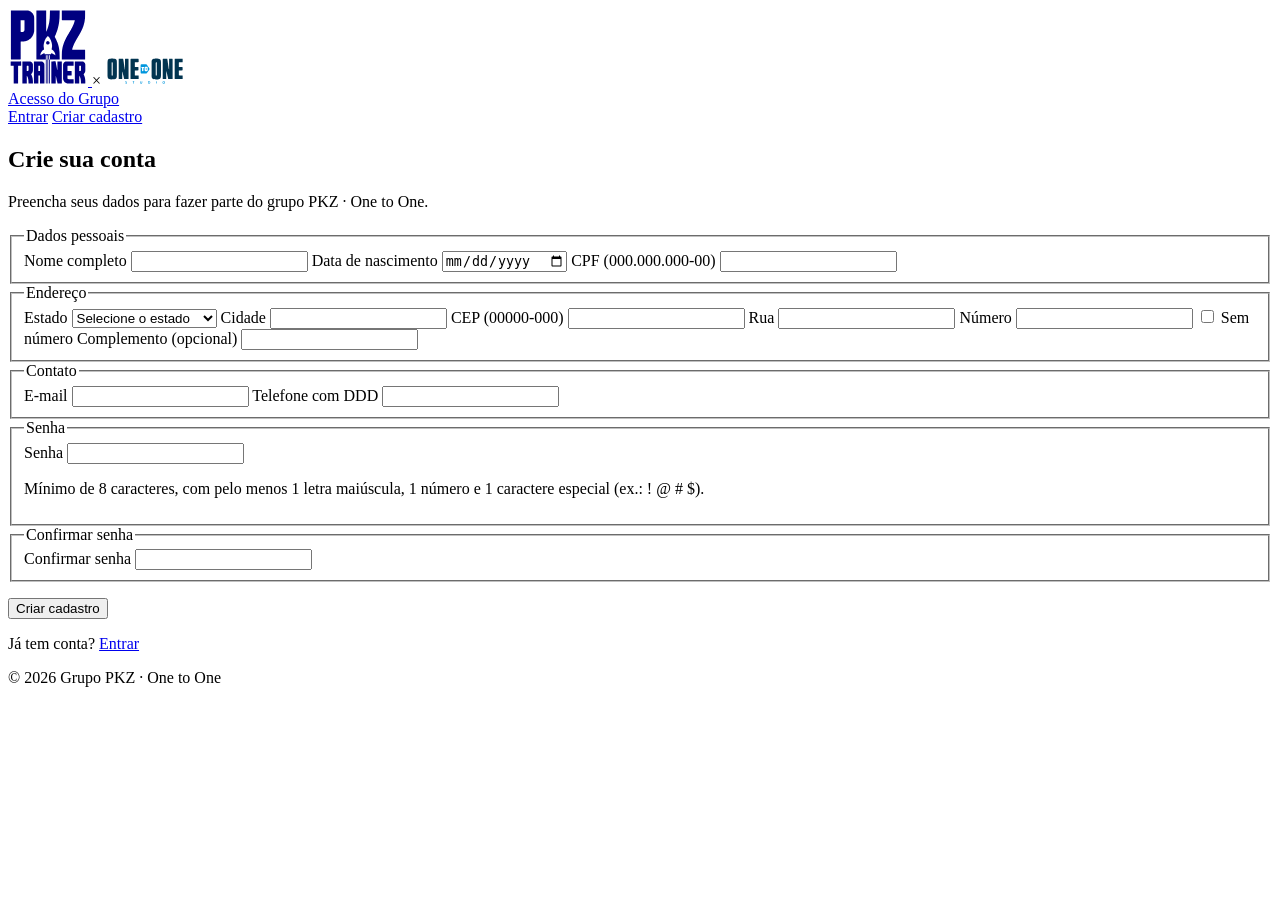
==== src/html/cadastro.html @ 496d2a16 "area de cadastro de novos clientes" ====
<!DOCTYPE html>
<html lang="pt-BR">
<head>
    <meta charset="UTF-8">
    <meta name="viewport" content="width=device-width, initial-scale=1.0">
    <title>Criar cadastro - PKZ · One to One</title>
</head>
<body>
  <!-- Cabeçalho: logos e link de acesso -->
  <header>
    <div class="marcas">
      <a href="index.html">
        <img src="../../midias/logo-pkz.svg" alt="Logo PKZ" style="width: 80px">
      </a>
      <span>×</span>
      <a href="index.html">
        <img src="../../midias/logo-one-to-one.svg" alt="Logo One to One" style="width: 80px">
      </a>
    </div>

    <nav>
      <a href="index.html">Acesso do Grupo</a>
    </nav>
  </header>

  <main>

    <!-- Cartão de acesso: abas + formulário de cadastro -->
    <section class="acesso">

      <!-- Abas: Entrar e Criar cadastro (atual) -->
      <nav class="abas">
        <a href="login.html">Entrar</a>
        <a href="cadastro.html">Criar cadastro</a>
      </nav>

      <div id="cadastro">
        <h1 id="titulo-cadastro">Crie sua conta</h1>

        <p>Preencha seus dados para fazer parte do grupo PKZ · One to One.</p>

        <form id="form-cadastro" action="#" method="post">

          <!-- Sessão 1: dados pessoais -->
          <fieldset>
            <legend>Dados pessoais</legend>

            <!-- label + input ligados pelo for/id -->
            <label for="nome">Nome completo</label>
            <input
              type="text"
              id="nome"
              name="nome"
              required
            >

            <label for="nascimento">Data de nascimento</label>
            <input
              type="date"
              id="nascimento"
              name="nascimento"
              required
            >

            <label for="cpf">CPF (000.000.000-00)</label>
            <input
              type="text"
              id="cpf"
              name="cpf"
              required
            >
          </fieldset>

          <!-- Sessão 2: endereço -->
          <fieldset>
            <legend>Endereço</legend>

            <label for="estado">Estado</label>
            <select id="estado" name="estado" required>
              <option value="">Selecione o estado</option>
              <option value="AC">Acre</option>
              <option value="AL">Alagoas</option>
              <option value="AP">Amapá</option>
              <option value="AM">Amazonas</option>
              <option value="BA">Bahia</option>
              <option value="CE">Ceará</option>
              <option value="DF">Distrito Federal</option>
              <option value="ES">Espírito Santo</option>
              <option value="GO">Goiás</option>
              <option value="MA">Maranhão</option>
              <option value="MT">Mato Grosso</option>
              <option value="MS">Mato Grosso do Sul</option>
              <option value="MG">Minas Gerais</option>
              <option value="PA">Pará</option>
              <option value="PB">Paraíba</option>
              <option value="PR">Paraná</option>
              <option value="PE">Pernambuco</option>
              <option value="PI">Piauí</option>
              <option value="RJ">Rio de Janeiro</option>
              <option value="RN">Rio Grande do Norte</option>
              <option value="RS">Rio Grande do Sul</option>
              <option value="RO">Rondônia</option>
              <option value="RR">Roraima</option>
              <option value="SC">Santa Catarina</option>
              <option value="SP">São Paulo</option>
              <option value="SE">Sergipe</option>
              <option value="TO">Tocantins</option>
            </select>

            <label for="cidade">Cidade</label>
            <input
              type="text"
              id="cidade"
              name="cidade"
              required
            >

            <label for="cep">CEP (00000-000)</label>
            <input
              type="text"
              id="cep"
              name="cep"
              required
            >

            <label for="rua">Rua</label>
            <input
              type="text"
              id="rua"
              name="rua"
              required
            >

            <label for="numero">Número</label>
            <input
              type="text"
              id="numero"
              name="numero"
              required
            >

            <!-- Marcado: desativa o campo Número (endereço sem número) -->
            <input type="checkbox" id="sem-numero" name="sem-numero" value="sim">
            <label for="sem-numero">Sem número</label>

            <!-- Complemento é opcional (nem todo endereço tem) -->
            <label for="complemento">Complemento (opcional)</label>
            <input
              type="text"
              id="complemento"
              name="complemento"
            >
          </fieldset>

          <!-- Sessão 3: contato -->
          <fieldset>
            <legend>Contato</legend>

            <label for="email">E-mail</label>
            <input
              type="email"
              id="email"
              name="email"
              required
            >

            <label for="telefone">Telefone com DDD</label>
            <input
              type="tel"
              id="telefone"
              name="telefone"
              required
            >
          </fieldset>

          <!-- Sessão 4: senha -->
          <fieldset>
            <legend>Senha</legend>

            <!-- As regras da senha são conferidas no script, no fim da página -->
            <label for="senha">Senha</label>
            <input
              type="text"
              id="senha"
              name="senha"
              required
            >
            <p>Mínimo de 8 caracteres, com pelo menos 1 letra maiúscula, 1 número e 1 caractere especial (ex.: ! @ # $).</p>
          </fieldset>

          <!-- Sessão 5: confirmar senha -->
          <fieldset>
            <legend>Confirmar senha</legend>

            <label for="confirmar-senha">Confirmar senha</label>
            <input
              type="text"
              id="confirmar-senha"
              name="confirmar-senha"
              required
            >
          </fieldset>

          <!-- Mensagem de erro preenchida pelo script -->
          <p id="mensagem-erro"></p>

          <button type="submit" class="botao">Criar cadastro</button>
        </form>

        <p>Já tem conta? <a href="login.html">Entrar</a></p>
      </div>
    </section>

  </main>

  <!-- Rodapé -->
  <footer>
    <p>&copy; 2026 Grupo PKZ · One to One</p>
  </footer>

  <!-- Validação do formulário: regras que o HTML sozinho não confere -->
  <script>
    const form = document.getElementById("form-cadastro");
    const cpf = document.getElementById("cpf");
    const cep = document.getElementById("cep");
    const senha = document.getElementById("senha");
    const confirmarSenha = document.getElementById("confirmar-senha");
    const numero = document.getElementById("numero");
    const semNumero = document.getElementById("sem-numero");
    const mensagemErro = document.getElementById("mensagem-erro");

    // Regex: 000.000.000-00 (pontos e traço opcionais)
    const REGEX_CPF = /^\d{3}\.?\d{3}\.?\d{3}-?\d{2}$/;
    // Regex: 00000-000 (traço opcional)
    const REGEX_CEP = /^\d{5}-?\d{3}$/;
    // Regex: pelo menos 1 maiúscula, 1 número, 1 caractere especial e 8+ caracteres
    const REGEX_SENHA = /^(?=.*[A-Z])(?=.*\d)(?=.*[^A-Za-z0-9]).{8,}$/;

    // "Sem número" marcado: limpa e desativa o campo Número (deixa de ser obrigatório)
    semNumero.addEventListener("click", () => {
      if (semNumero.checked) {
        numero.value = "";
        numero.setAttribute("disabled", "");
      } else {
        numero.removeAttribute("disabled");
      }
    });

    // No envio: se alguma regra falhar, impede o envio e mostra a mensagem
    form.addEventListener("submit", (event) => {
      let erro = "";

      if (!REGEX_CPF.test(cpf.value)) {
        erro = "CPF inválido. Use o formato 000.000.000-00.";
      } else if (!REGEX_CEP.test(cep.value)) {
        erro = "CEP inválido. Use o formato 00000-000.";
      } else if (!REGEX_SENHA.test(senha.value)) {
        erro = "A senha precisa ter no mínimo 8 caracteres, com pelo menos 1 letra maiúscula, 1 número e 1 caractere especial.";
      } else if (confirmarSenha.value != senha.value) {
        erro = "As senhas não são iguais.";
      }

      if (erro != "") {
        event.preventDefault();
        mensagemErro.textContent = erro;
      } else {
        mensagemErro.textContent = "";
      }
    });
  </script>
</body>
</html>
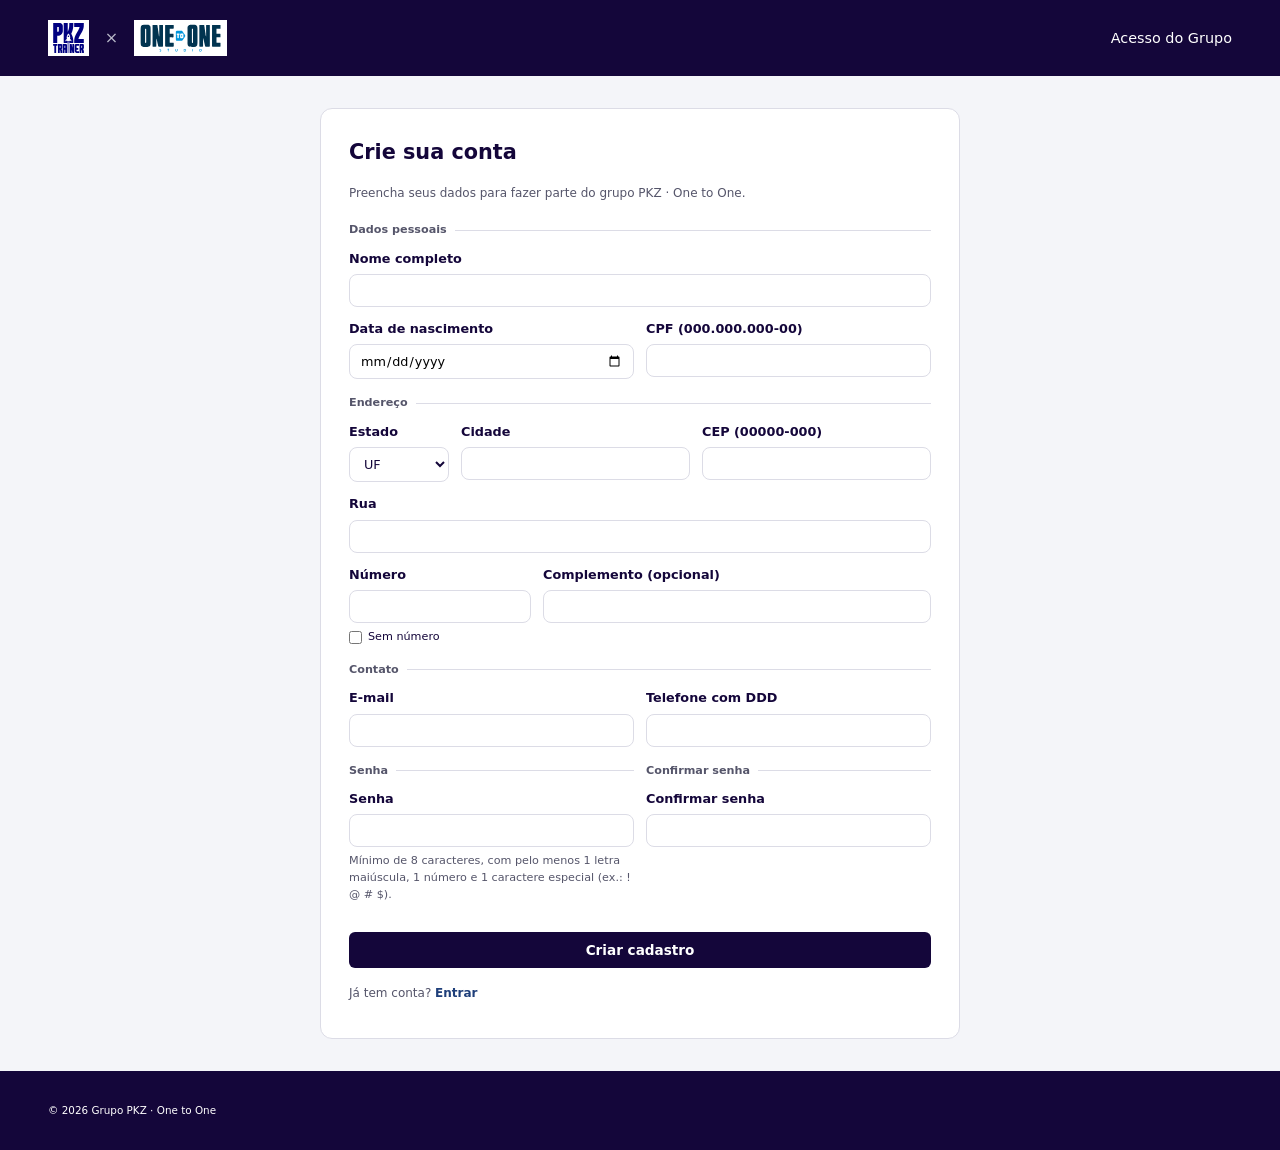
==== commit dbe408a4: "css do cadastro" ====
--- a/src/html/cadastro.html
+++ b/src/html/cadastro.html
@@ -4,17 +4,19 @@
     <meta charset="UTF-8">
     <meta name="viewport" content="width=device-width, initial-scale=1.0">
     <title>Criar cadastro - PKZ · One to One</title>
+    <link rel="stylesheet" href="../css/login.css">
+    <link rel="stylesheet" href="../css/cadastro.css">
 </head>
 <body>
   <!-- Cabeçalho: logos e link de acesso -->
   <header>
     <div class="marcas">
       <a href="index.html">
-        <img src="../../midias/logo-pkz.svg" alt="Logo PKZ" style="width: 80px">
+        <img src="../../midias/logo-pkz.svg" alt="Logo PKZ">
       </a>
       <span>×</span>
       <a href="index.html">
-        <img src="../../midias/logo-one-to-one.svg" alt="Logo One to One" style="width: 80px">
+        <img src="../../midias/logo-one-to-one.svg" alt="Logo One to One">
       </a>
     </div>
 
@@ -25,14 +27,8 @@
 
   <main>
 
-    <!-- Cartão de acesso: abas + formulário de cadastro -->
+    <!-- Cartão de acesso: formulário de cadastro -->
     <section class="acesso">
-
-      <!-- Abas: Entrar e Criar cadastro (atual) -->
-      <nav class="abas">
-        <a href="login.html">Entrar</a>
-        <a href="cadastro.html">Criar cadastro</a>
-      </nav>
 
       <div id="cadastro">
         <h1 id="titulo-cadastro">Crie sua conta</h1>
@@ -45,161 +41,201 @@
           <fieldset>
             <legend>Dados pessoais</legend>
 
-            <!-- label + input ligados pelo for/id -->
-            <label for="nome">Nome completo</label>
-            <input
-              type="text"
-              id="nome"
-              name="nome"
-              required
-            >
-
-            <label for="nascimento">Data de nascimento</label>
-            <input
-              type="date"
-              id="nascimento"
-              name="nascimento"
-              required
-            >
-
-            <label for="cpf">CPF (000.000.000-00)</label>
-            <input
-              type="text"
-              id="cpf"
-              name="cpf"
-              required
-            >
+            <!-- .campo = label + input empilhados; for/id ligam os dois -->
+            <div class="campo">
+              <label for="nome">Nome completo</label>
+              <input
+                type="text"
+                id="nome"
+                name="nome"
+                required
+              >
+            </div>
+
+            <!-- .linha = campos lado a lado -->
+            <div class="linha">
+              <div class="campo">
+                <label for="nascimento">Data de nascimento</label>
+                <input
+                  type="date"
+                  id="nascimento"
+                  name="nascimento"
+                  required
+                >
+              </div>
+
+              <div class="campo">
+                <label for="cpf">CPF (000.000.000-00)</label>
+                <input
+                  type="text"
+                  id="cpf"
+                  name="cpf"
+                  required
+                >
+              </div>
+            </div>
           </fieldset>
 
           <!-- Sessão 2: endereço -->
           <fieldset>
             <legend>Endereço</legend>
 
-            <label for="estado">Estado</label>
-            <select id="estado" name="estado" required>
-              <option value="">Selecione o estado</option>
-              <option value="AC">Acre</option>
-              <option value="AL">Alagoas</option>
-              <option value="AP">Amapá</option>
-              <option value="AM">Amazonas</option>
-              <option value="BA">Bahia</option>
-              <option value="CE">Ceará</option>
-              <option value="DF">Distrito Federal</option>
-              <option value="ES">Espírito Santo</option>
-              <option value="GO">Goiás</option>
-              <option value="MA">Maranhão</option>
-              <option value="MT">Mato Grosso</option>
-              <option value="MS">Mato Grosso do Sul</option>
-              <option value="MG">Minas Gerais</option>
-              <option value="PA">Pará</option>
-              <option value="PB">Paraíba</option>
-              <option value="PR">Paraná</option>
-              <option value="PE">Pernambuco</option>
-              <option value="PI">Piauí</option>
-              <option value="RJ">Rio de Janeiro</option>
-              <option value="RN">Rio Grande do Norte</option>
-              <option value="RS">Rio Grande do Sul</option>
-              <option value="RO">Rondônia</option>
-              <option value="RR">Roraima</option>
-              <option value="SC">Santa Catarina</option>
-              <option value="SP">São Paulo</option>
-              <option value="SE">Sergipe</option>
-              <option value="TO">Tocantins</option>
-            </select>
-
-            <label for="cidade">Cidade</label>
-            <input
-              type="text"
-              id="cidade"
-              name="cidade"
-              required
-            >
-
-            <label for="cep">CEP (00000-000)</label>
-            <input
-              type="text"
-              id="cep"
-              name="cep"
-              required
-            >
-
-            <label for="rua">Rua</label>
-            <input
-              type="text"
-              id="rua"
-              name="rua"
-              required
-            >
-
-            <label for="numero">Número</label>
-            <input
-              type="text"
-              id="numero"
-              name="numero"
-              required
-            >
-
-            <!-- Marcado: desativa o campo Número (endereço sem número) -->
-            <input type="checkbox" id="sem-numero" name="sem-numero" value="sim">
-            <label for="sem-numero">Sem número</label>
-
-            <!-- Complemento é opcional (nem todo endereço tem) -->
-            <label for="complemento">Complemento (opcional)</label>
-            <input
-              type="text"
-              id="complemento"
-              name="complemento"
-            >
+            <div class="linha">
+              <div class="campo campo-pequeno">
+                <label for="estado">Estado</label>
+                <select id="estado" name="estado" required>
+                  <option value="">UF</option>
+                  <option value="AC">AC</option>
+                  <option value="AL">AL</option>
+                  <option value="AP">AP</option>
+                  <option value="AM">AM</option>
+                  <option value="BA">BA</option>
+                  <option value="CE">CE</option>
+                  <option value="DF">DF</option>
+                  <option value="ES">ES</option>
+                  <option value="GO">GO</option>
+                  <option value="MA">MA</option>
+                  <option value="MT">MT</option>
+                  <option value="MS">MS</option>
+                  <option value="MG">MG</option>
+                  <option value="PA">PA</option>
+                  <option value="PB">PB</option>
+                  <option value="PR">PR</option>
+                  <option value="PE">PE</option>
+                  <option value="PI">PI</option>
+                  <option value="RJ">RJ</option>
+                  <option value="RN">RN</option>
+                  <option value="RS">RS</option>
+                  <option value="RO">RO</option>
+                  <option value="RR">RR</option>
+                  <option value="SC">SC</option>
+                  <option value="SP">SP</option>
+                  <option value="SE">SE</option>
+                  <option value="TO">TO</option>
+                </select>
+              </div>
+
+              <div class="campo">
+                <label for="cidade">Cidade</label>
+                <input
+                  type="text"
+                  id="cidade"
+                  name="cidade"
+                  required
+                >
+              </div>
+
+              <div class="campo">
+                <label for="cep">CEP (00000-000)</label>
+                <input
+                  type="text"
+                  id="cep"
+                  name="cep"
+                  required
+                >
+              </div>
+            </div>
+
+            <div class="campo">
+              <label for="rua">Rua</label>
+              <input
+                type="text"
+                id="rua"
+                name="rua"
+                required
+              >
+            </div>
+
+            <div class="linha">
+              <div class="campo campo-pequeno">
+                <label for="numero">Número</label>
+                <input
+                  type="text"
+                  id="numero"
+                  name="numero"
+                  required
+                >
+
+                <!-- Marcado: desativa o campo Número (endereço sem número) -->
+                <div class="sem-numero">
+                  <input type="checkbox" id="sem-numero" name="sem-numero" value="sim">
+                  <label for="sem-numero">Sem número</label>
+                </div>
+              </div>
+
+              <!-- Complemento é opcional (nem todo endereço tem) -->
+              <div class="campo">
+                <label for="complemento">Complemento (opcional)</label>
+                <input
+                  type="text"
+                  id="complemento"
+                  name="complemento"
+                >
+              </div>
+            </div>
           </fieldset>
 
           <!-- Sessão 3: contato -->
           <fieldset>
             <legend>Contato</legend>
 
-            <label for="email">E-mail</label>
-            <input
-              type="email"
-              id="email"
-              name="email"
-              required
-            >
-
-            <label for="telefone">Telefone com DDD</label>
-            <input
-              type="tel"
-              id="telefone"
-              name="telefone"
-              required
-            >
+            <div class="linha">
+              <div class="campo">
+                <label for="email">E-mail</label>
+                <input
+                  type="email"
+                  id="email"
+                  name="email"
+                  required
+                >
+              </div>
+
+              <div class="campo">
+                <label for="telefone">Telefone com DDD</label>
+                <input
+                  type="tel"
+                  id="telefone"
+                  name="telefone"
+                  required
+                >
+              </div>
+            </div>
           </fieldset>
 
-          <!-- Sessão 4: senha -->
-          <fieldset>
-            <legend>Senha</legend>
-
-            <!-- As regras da senha são conferidas no script, no fim da página -->
-            <label for="senha">Senha</label>
-            <input
-              type="text"
-              id="senha"
-              name="senha"
-              required
-            >
-            <p>Mínimo de 8 caracteres, com pelo menos 1 letra maiúscula, 1 número e 1 caractere especial (ex.: ! @ # $).</p>
-          </fieldset>
-
-          <!-- Sessão 5: confirmar senha -->
-          <fieldset>
-            <legend>Confirmar senha</legend>
-
-            <label for="confirmar-senha">Confirmar senha</label>
-            <input
-              type="text"
-              id="confirmar-senha"
-              name="confirmar-senha"
-              required
-            >
-          </fieldset>
+          <!-- Sessões 4 e 5 lado a lado: senha e confirmar senha -->
+          <div class="linha">
+            <!-- Sessão 4: senha -->
+            <fieldset>
+              <legend>Senha</legend>
+
+              <!-- As regras da senha são conferidas no script, no fim da página -->
+              <div class="campo">
+                <label for="senha">Senha</label>
+                <input
+                  type="text"
+                  id="senha"
+                  name="senha"
+                  required
+                >
+                <p>Mínimo de 8 caracteres, com pelo menos 1 letra maiúscula, 1 número e 1 caractere especial (ex.: ! @ # $).</p>
+              </div>
+            </fieldset>
+
+            <!-- Sessão 5: confirmar senha -->
+            <fieldset>
+              <legend>Confirmar senha</legend>
+
+              <div class="campo">
+                <label for="confirmar-senha">Confirmar senha</label>
+                <input
+                  type="text"
+                  id="confirmar-senha"
+                  name="confirmar-senha"
+                  required
+                >
+              </div>
+            </fieldset>
+          </div>
 
           <!-- Mensagem de erro preenchida pelo script -->
           <p id="mensagem-erro"></p>
--- a/src/css/login.css
+++ b/src/css/login.css
@@ -0,0 +1,211 @@
+/* ===== Variáveis ===== */
+/* Cores e fonte da página de login. Mude aqui e muda em tudo. */
+:root {
+  --cor-fundo: #f4f5f9;       /* fundo da página (cinza bem claro) */
+  --cor-header: #14063a;      /* fundo do header, footer e botão (roxo escuro) */
+  --cor-texto: #14063a;       /* cor dos títulos e textos principais */
+  --cor-suave: #55556a;       /* textos secundários (parágrafos, aba inativa) */
+  --cor-borda: #dcdce6;       /* bordas do cartão e dos campos */
+  --cor-link: #1f3f7a;        /* links (Esqueci minha senha, Criar cadastro) */
+  --cor-branco: #ffffff;
+  --cor-erro: #c0161c;        /* texto da mensagem de erro */
+  --fonte: "Inter", system-ui, sans-serif;
+}
+
+/* ===== Reset básico ===== */
+/* Remove os estilos padrão do navegador para começar do zero. */
+* {
+  margin: 0;
+  padding: 0;
+  box-sizing: border-box; /* largura inclui padding e borda */
+}
+
+/* Estilo geral da página: header em cima, footer embaixo */
+body {
+  font-family: var(--fonte);
+  color: var(--cor-texto);
+  background-color: var(--cor-fundo);
+  line-height: 1.5;
+  min-height: 100vh;
+  display: flex;
+  flex-direction: column;
+}
+
+/* Links sem sublinhado */
+a {
+  color: var(--cor-link);
+  text-decoration: none;
+}
+
+/* ===== Header ===== */
+/* Cabeçalho do topo: logos à esquerda e link à direita */
+header {
+  background-color: var(--cor-header);
+  padding: 20px 48px;
+  display: flex;
+  justify-content: space-between;
+  align-items: center;
+}
+
+/* Bloco das logos PKZ × One to One */
+.marcas {
+  display: flex;
+  align-items: center;
+  gap: 16px;
+  color: #b8b8c8;
+}
+
+/* Logos iguais às do index */
+.marcas img {
+  display: block;
+  width: auto;
+  height: 36px;
+  background: #ffffff;        /* fundo claro para a logo aparecer no header escuro */
+  padding: 2px 4px;
+}
+
+/* Link "Acesso do Grupo" */
+header nav a {
+  color: var(--cor-branco);
+  font-size: 0.9rem;
+}
+
+/* ===== Conteúdo principal ===== */
+/* main em flex centraliza o cartão na tela */
+main {
+  flex: 1; /* ocupa o espaço que sobra e empurra o footer para baixo */
+  display: flex;
+  justify-content: center;
+  align-items: center;
+  padding: 64px 24px;
+}
+
+/* ===== Cartão de acesso ===== */
+.acesso {
+  width: 100%;
+  max-width: 300px;
+  background-color: var(--cor-branco);
+  border: 1px solid var(--cor-borda);
+  border-radius: 12px;
+  padding: 28px;
+}
+
+/* Título "Bem-vindo de volta" */
+#titulo-login {
+  font-size: 1.3rem;
+  margin-bottom: 16px;
+}
+
+/* Parágrafos de apoio */
+#login p {
+  font-size: 0.75rem;
+  color: var(--cor-suave);
+}
+
+/* Parágrafo logo depois do título */
+#titulo-login + p {
+  margin: 0 0 20px;
+}
+
+/* ===== Formulário ===== */
+/* Campos empilhados em coluna */
+form {
+  display: flex;
+  flex-direction: column;
+}
+
+label {
+  font-size: 0.8rem;
+  font-weight: 600;
+  margin-bottom: 6px;
+}
+
+input {
+  font-family: var(--fonte);
+  font-size: 0.8rem;
+  padding: 10px 12px;
+  border: 1px solid var(--cor-borda);
+  border-radius: 8px;
+  margin-bottom: 16px;
+}
+
+/* Link "Esqueci minha senha" */
+form a {
+  font-size: 0.7rem;
+  font-weight: 600;
+  margin-bottom: 20px;
+}
+
+/* ===== Botão ===== */
+/* Botão "Entrar" ocupando a largura toda do formulário */
+.botao {
+  font-family: var(--fonte);
+  font-size: 0.85rem;
+  font-weight: 600;
+  color: var(--cor-branco);
+  background-color: var(--cor-header);
+  border: none;
+  border-radius: 6px;
+  padding: 10px;
+  cursor: pointer;
+}
+
+/* Ao passar o mouse, o botão clareia um pouco */
+.botao:hover {
+  background-color: #2a1666;
+}
+
+/* ===== "Não tem conta? Criar conta" ===== */
+/* Frase e botão embaixo do formulário */
+form {
+  margin-bottom: 16px; /* espaço entre o botão Entrar e a frase de baixo */
+}
+
+form + p {
+  margin-bottom: 8px;
+}
+
+/* Botão "Criar conta": mesmo formato do Entrar, num roxo um pouco mais claro */
+.botao-secundario {
+  display: block;
+  text-align: center;
+  background-color: #3b2a85;
+}
+
+.botao-secundario:hover {
+  background-color: #4c3a9e;
+}
+
+/* ===== Mensagem de erro ===== */
+/* Começa vazia (não aparece). Quando o script escrever o erro,
+   o texto aparece em vermelho acima do botão Entrar. */
+#login #mensagem-erro {
+  color: var(--cor-erro);
+  font-weight: 600;
+  margin-bottom: 12px;
+}
+
+/* ===== Footer ===== */
+footer {
+  background-color: var(--cor-header);
+  color: var(--cor-branco);
+  font-size: 0.65rem;
+  padding: 32px 48px;
+}
+
+/* ===== Celular ===== */
+/* Em telas pequenas, reduz espaçamentos */
+@media (max-width: 600px) {
+  header,
+  footer {
+    padding: 12px 16px;
+  }
+
+  main {
+    padding: 32px 16px;
+  }
+
+  .acesso {
+    max-width: 100%;
+  }
+}
--- a/src/css/cadastro.css
+++ b/src/css/cadastro.css
@@ -0,0 +1,153 @@
+/* ===== Cadastro ===== */
+/* Este arquivo é carregado DEPOIS do login.css.
+   O login.css já cuida do header, cartão, botão e footer;
+   aqui ficam só as diferenças da caixinha de cadastro. */
+
+/* ===== Título e textos ===== */
+/* Mesmo tamanho do "Bem-vindo de volta" */
+#titulo-cadastro {
+  font-size: 1.3rem;
+  margin-bottom: 16px;
+}
+
+#cadastro p {
+  font-size: 0.75rem;
+  color: var(--cor-suave);
+}
+
+/* Parágrafo logo depois do título */
+#titulo-cadastro + p {
+  margin-bottom: 20px;
+}
+
+/* Link "Entrar" no "Já tem conta?" */
+#cadastro p a {
+  font-weight: 600;
+}
+
+/* ===== Cartão mais largo ===== */
+/* O cadastro tem muitos campos: caixa mais larga = menos rolagem */
+.acesso {
+  max-width: 640px;
+}
+
+/* Menos espaço em volta do cartão: ele já é alto */
+main {
+  padding: 32px 16px;
+}
+
+/* ===== Grupos do formulário (fieldset) ===== */
+/* Cada grupo tem só uma linha fina em cima, com o nome do grupo */
+fieldset {
+  border: none;
+  border-top: 1px solid var(--cor-borda);
+  padding-top: 10px;
+  margin-bottom: 4px;
+}
+
+/* Título do grupo ("Dados pessoais", "Endereço"...) */
+legend {
+  font-size: 0.7rem;
+  font-weight: 600;
+  color: var(--cor-suave);
+  padding-right: 8px;
+}
+
+/* ===== Linhas e campos ===== */
+/* .linha coloca os campos lado a lado */
+.linha {
+  display: flex;
+  gap: 12px;
+}
+
+/* .campo = label em cima, input embaixo; flex: 1 divide a linha igualmente */
+.campo {
+  flex: 1;
+  display: flex;
+  flex-direction: column;
+}
+
+/* Campo estreito (Estado e Número): não cresce, largura fixa */
+.campo-pequeno {
+  flex: 0 0 100px;
+}
+
+/* Na linha das senhas, os dois grupos dividem o espaço */
+.linha fieldset {
+  flex: 1;
+}
+
+/* Inputs um pouco mais baixos para caber mais na tela */
+#cadastro input {
+  padding: 8px 10px;
+  margin-bottom: 12px;
+}
+
+/* Caixa de seleção do estado com a mesma cara dos inputs */
+select {
+  font-family: var(--fonte);
+  font-size: 0.8rem;
+  color: var(--cor-texto);
+  background-color: var(--cor-branco);
+  padding: 8px 10px;
+  border: 1px solid var(--cor-borda);
+  border-radius: 8px;
+  margin-bottom: 12px;
+}
+
+/* ===== "Sem número" ===== */
+/* Fica logo abaixo do campo Número, checkbox e texto lado a lado */
+#cadastro #numero {
+  margin-bottom: 6px;
+}
+
+.sem-numero {
+  display: flex;
+  align-items: center;
+  gap: 6px;
+  margin-bottom: 12px;
+}
+
+#cadastro #sem-numero {
+  margin: 0;
+}
+
+.sem-numero label {
+  font-weight: normal;
+  font-size: 0.7rem;
+  margin: 0;
+}
+
+/* Campo Número desativado fica acinzentado */
+#numero:disabled {
+  background-color: var(--cor-fundo);
+}
+
+/* ===== Dica da senha ===== */
+/* Texto pequeno logo embaixo do campo de senha */
+#senha + p {
+  margin: -6px 0 12px;
+  font-size: 0.7rem;
+}
+
+/* ===== Mensagem de erro ===== */
+/* Preenchida pelo script quando alguma regra falha */
+/* #cadastro na frente para vencer a regra "#cadastro p" (especificidade) */
+#cadastro #mensagem-erro {
+  color: var(--cor-erro);
+  font-weight: 600;
+  margin-bottom: 12px;
+}
+
+/* ===== Celular ===== */
+/* Em telas pequenas, os campos voltam a ficar um embaixo do outro */
+@media (max-width: 600px) {
+  .linha {
+    flex-direction: column;
+    gap: 0;
+  }
+
+  .campo-pequeno {
+    flex: 1;
+  }
+}
